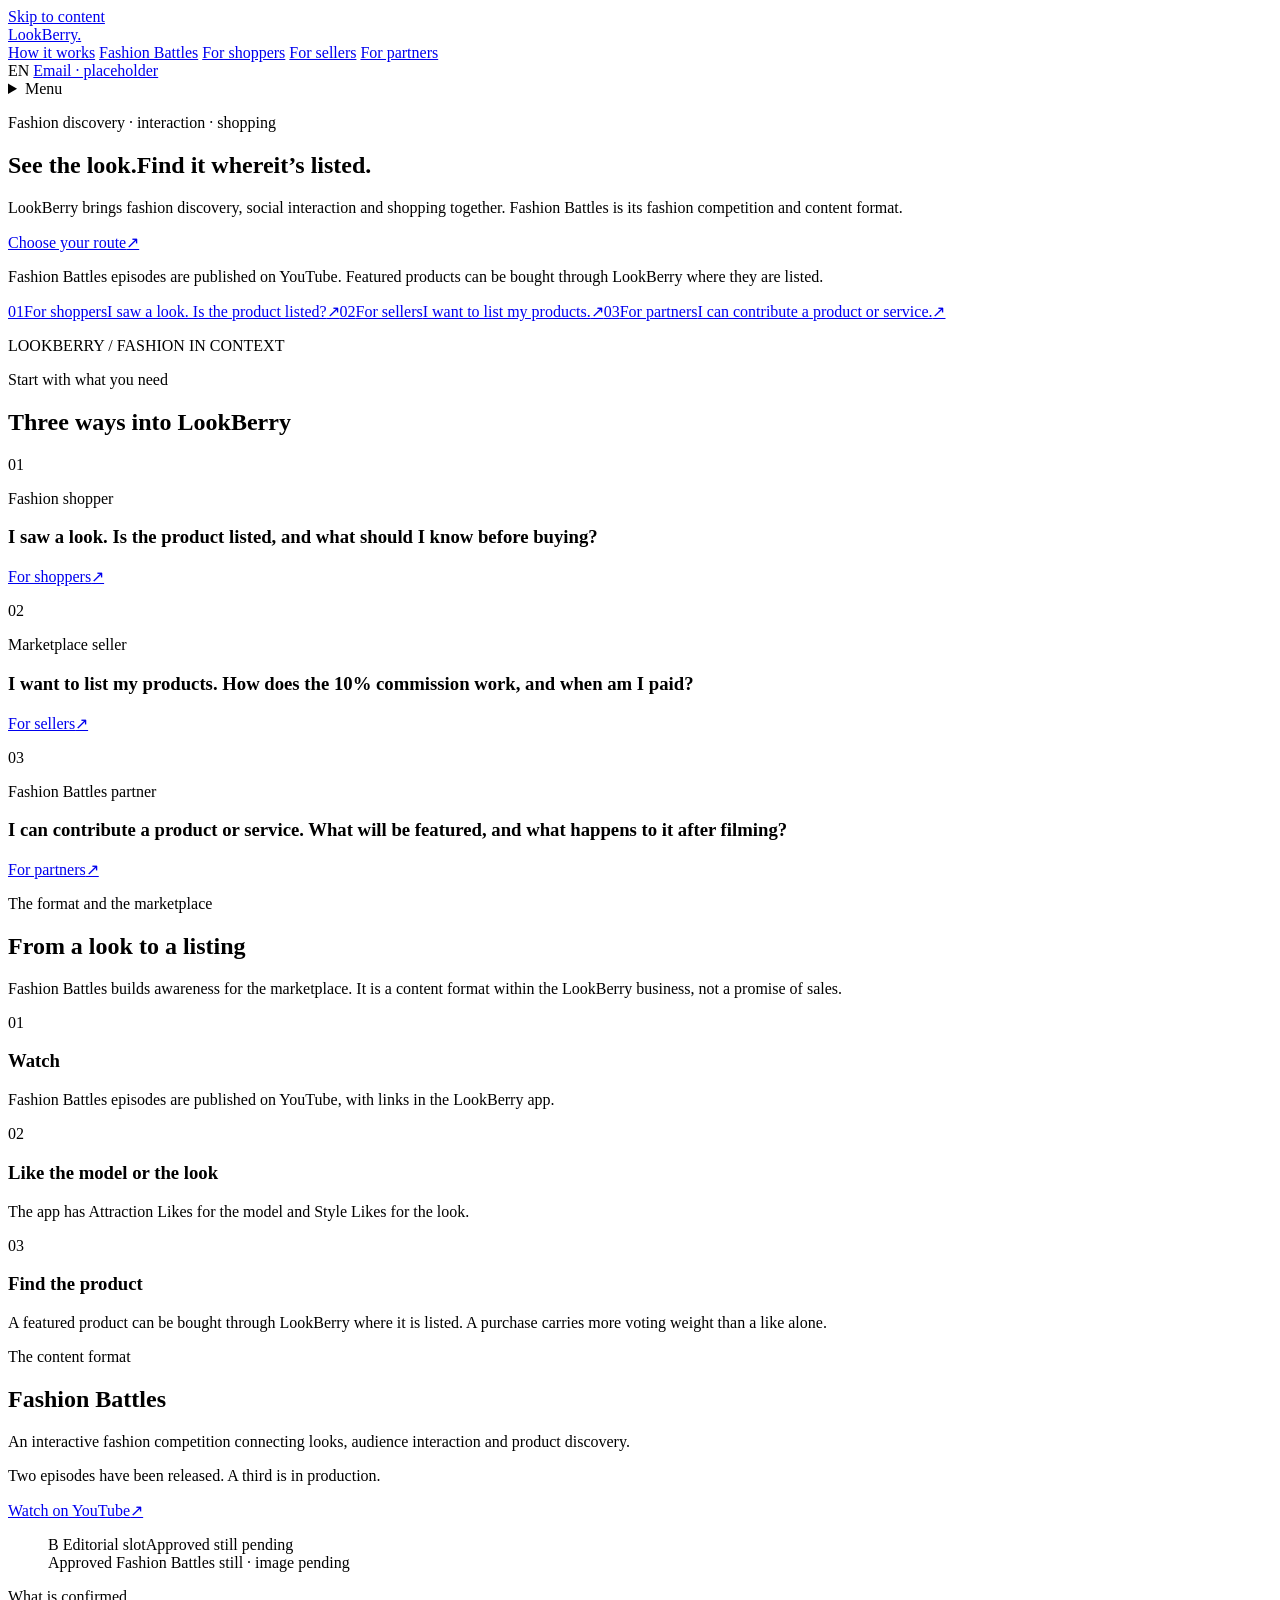
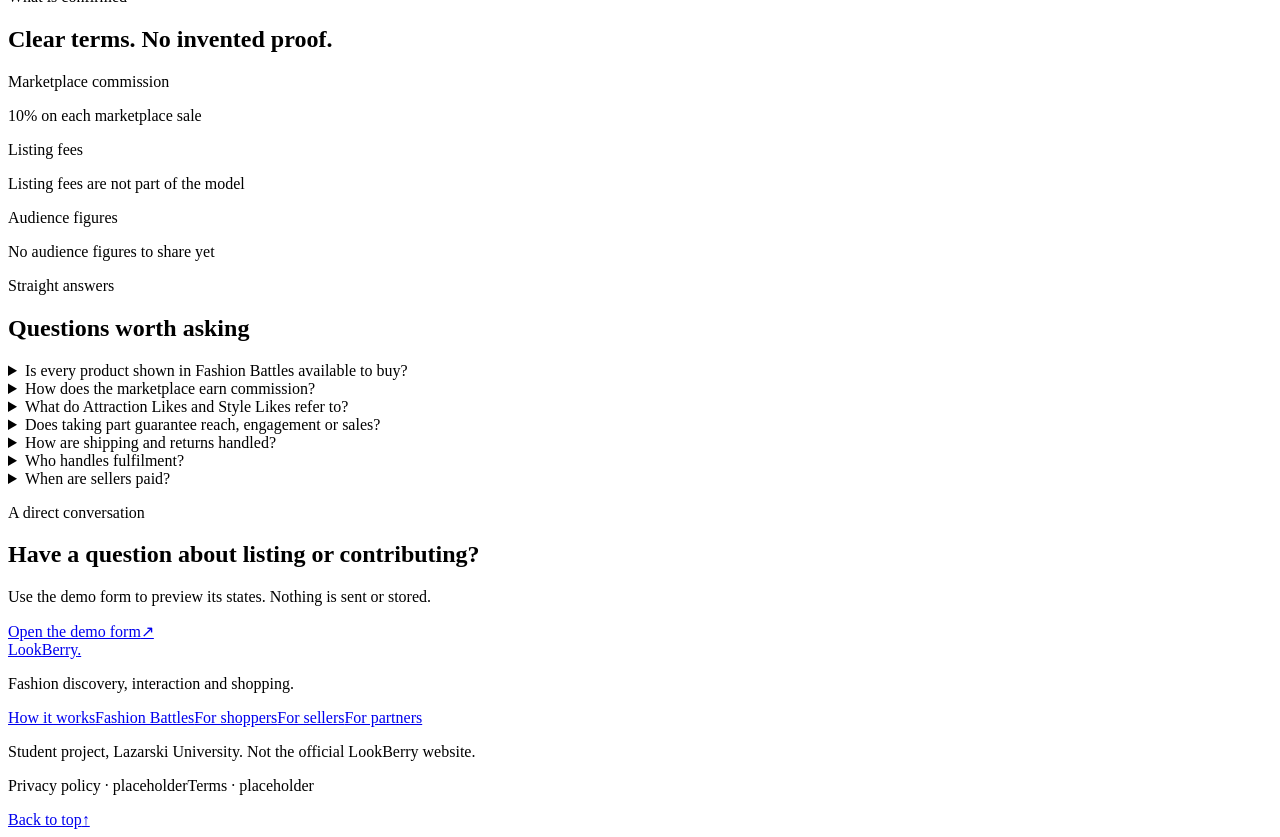
==== docs/index.html @ 24bbde47 "Keep homepage hero headline static" ====
<!doctype html>
<html lang="en" dir="ltr">
<head>
  <meta charset="utf-8">
  <meta name="viewport" content="width=device-width, initial-scale=1">
  <meta name="robots" content="noindex, nofollow">
  <title>LookBerry — fashion discovered, considered and found</title>
  <meta name="description" content="A student project introducing LookBerry’s fashion marketplace and Fashion Battles, with clear paths for shoppers, sellers and partners.">
  <link rel="canonical" href="https://hugh0603.github.io/lookberry-website/">
  <link rel="icon" type="image/svg+xml" href="https://hugh0603.github.io/lookberry-website/assets/favicon.svg">
  <link rel="stylesheet" href="https://hugh0603.github.io/lookberry-website/assets/css/site.css">
</head>
<body id="top" class="page-home">
<a class="skip-link" href="#main">Skip to content</a>
<header class="site-header">
  <div class="header-inner">
    <a class="wordmark" href="https://hugh0603.github.io/lookberry-website/" aria-label="LookBerry home">LookBerry<span class="wordmark-dot" aria-hidden="true">.</span></a>
    <nav class="desktop-nav" aria-label="Primary navigation"><a href="https://hugh0603.github.io/lookberry-website/#how-it-works" aria-current="page">How it works</a>
<a href="https://hugh0603.github.io/lookberry-website/fashion-battles/">Fashion Battles</a>
<a href="https://hugh0603.github.io/lookberry-website/for-shoppers/">For shoppers</a>
<a href="https://hugh0603.github.io/lookberry-website/for-sellers/">For sellers</a>
<a href="https://hugh0603.github.io/lookberry-website/for-partners/">For partners</a></nav>
    <div class="header-tools">
      <span class="language-current" lang="en" aria-label="Current language: English">EN</span>
      <a class="header-email" href="mailto:lookberry-contact@example.invalid" title="Placeholder email · replace before launch">Email · placeholder</a>
      <details class="mobile-menu">
        <summary aria-label="Open navigation">Menu</summary>
        <nav aria-label="Menu"><a href="https://hugh0603.github.io/lookberry-website/#how-it-works" aria-current="page">How it works</a>
<a href="https://hugh0603.github.io/lookberry-website/fashion-battles/">Fashion Battles</a>
<a href="https://hugh0603.github.io/lookberry-website/for-shoppers/">For shoppers</a>
<a href="https://hugh0603.github.io/lookberry-website/for-sellers/">For sellers</a>
<a href="https://hugh0603.github.io/lookberry-website/for-partners/">For partners</a></nav>
      </details>
    </div>
  </div>
</header>
<main id="main" class="page-main home-page">
<section class="hero hero-home" aria-labelledby="home-title">
  <div class="hero-copy">
    <p class="eyebrow">Fashion discovery · interaction · shopping</p>
    <h1 id="home-title" aria-label="See the look. Find it where it’s listed."><span class="hero-title-line">See the look.</span><span class="hero-title-line">Find it where</span><span class="hero-title-line">it’s listed.</span></h1>
    <p class="hero-deck" data-hero-reveal="1">LookBerry brings fashion discovery, social interaction and shopping together. Fashion Battles is its fashion competition and content format.</p>
    <div data-hero-reveal="2"><a class="button" href="https://hugh0603.github.io/lookberry-website/#choose-path">Choose your route<span aria-hidden="true">↗</span></a></div>
    <p class="hero-note" data-hero-reveal="2">Fashion Battles episodes are published on YouTube. Featured products can be bought through LookBerry where they are listed.</p>
  </div>
  <nav class="hero-route-index" aria-label="Choose a route by what brings you here" data-hero-reveal="3">
    <a class="hero-route" href="https://hugh0603.github.io/lookberry-website/for-shoppers/"><span class="hero-route-number">01</span><span class="hero-route-copy"><span class="hero-route-label">For shoppers</span><span class="hero-route-question">I saw a look. Is the product listed?</span></span><span class="hero-route-arrow" aria-hidden="true">↗</span></a><a class="hero-route" href="https://hugh0603.github.io/lookberry-website/for-sellers/"><span class="hero-route-number">02</span><span class="hero-route-copy"><span class="hero-route-label">For sellers</span><span class="hero-route-question">I want to list my products.</span></span><span class="hero-route-arrow" aria-hidden="true">↗</span></a><a class="hero-route" href="https://hugh0603.github.io/lookberry-website/for-partners/"><span class="hero-route-number">03</span><span class="hero-route-copy"><span class="hero-route-label">For partners</span><span class="hero-route-question">I can contribute a product or service.</span></span><span class="hero-route-arrow" aria-hidden="true">↗</span></a>
  </nav>
  <p class="hero-folio" aria-hidden="true">LOOKBERRY / FASHION IN CONTEXT</p>
</section>
<section id="choose-path" class="section section-paths" aria-labelledby="paths-title">
  <div class="section-heading" data-reveal><p class="eyebrow">Start with what you need</p><h2 id="paths-title">Three ways into LookBerry</h2></div>
  <div class="path-grid"><article class="path-panel path-panel-01" data-reveal>
    <p class="path-number">01</p>
    <p class="eyebrow">Fashion shopper</p>
    <h3>I saw a look. Is the product listed, and what should I know before buying?</h3>
    <a class="text-link" href="https://hugh0603.github.io/lookberry-website/for-shoppers/">For shoppers<span aria-hidden="true">↗</span></a>
  </article><article class="path-panel path-panel-02" data-reveal>
    <p class="path-number">02</p>
    <p class="eyebrow">Marketplace seller</p>
    <h3>I want to list my products. How does the 10% commission work, and when am I paid?</h3>
    <a class="text-link" href="https://hugh0603.github.io/lookberry-website/for-sellers/">For sellers<span aria-hidden="true">↗</span></a>
  </article><article class="path-panel path-panel-03" data-reveal>
    <p class="path-number">03</p>
    <p class="eyebrow">Fashion Battles partner</p>
    <h3>I can contribute a product or service. What will be featured, and what happens to it after filming?</h3>
    <a class="text-link" href="https://hugh0603.github.io/lookberry-website/for-partners/">For partners<span aria-hidden="true">↗</span></a>
  </article></div>
</section>
<section id="how-it-works" class="section section-how" aria-labelledby="how-title">
  <div class="section-heading" data-reveal><p class="eyebrow">The format and the marketplace</p><h2 id="how-title">From a look to a listing</h2><p class="section-intro">Fashion Battles builds awareness for the marketplace. It is a content format within the LookBerry business, not a promise of sales.</p></div>
  <div class="step-list"><article class="step-row">
    <span class="step-number">01</span>
    <h3>Watch</h3>
    <p>Fashion Battles episodes are published on YouTube, with links in the LookBerry app.</p>
  </article><article class="step-row">
    <span class="step-number">02</span>
    <h3>Like the model or the look</h3>
    <p>The app has Attraction Likes for the model and Style Likes for the look.</p>
  </article><article class="step-row">
    <span class="step-number">03</span>
    <h3>Find the product</h3>
    <p>A featured product can be bought through LookBerry where it is listed. A purchase carries more voting weight than a like alone.</p>
  </article></div>
</section>
<section class="section section-battles" aria-labelledby="battle-title">
  <div class="battle-copy">
    <p class="eyebrow">The content format</p>
    <h2 id="battle-title">Fashion Battles</h2>
    <p class="section-intro">An interactive fashion competition connecting looks, audience interaction and product discovery.</p>
    <p class="status-line">Two episodes have been released. A third is in production.</p>
    <a class="text-link text-link-strong" href="https://www.youtube.com/@lookberry.dubai">Watch on YouTube<span aria-hidden="true">↗</span></a>
  </div>
  <figure class="media-frame battle-image" style="--frame-ratio:16 / 9;--object-position:50% 50%"><div class="placeholder-art" role="img" aria-label="Fashion Battles episode still, reserved for an approved production image." data-shot-note="Approved still from a released episode; keep faces and outfits inside the crop; do not add vote counts or graphic claims.">
        <span class="placeholder-index" aria-hidden="true">B</span>
        <span class="placeholder-rule" aria-hidden="true"></span>
        <span class="placeholder-meta"><span class="placeholder-caption">Editorial slot</span><span class="placeholder-status">Approved still pending</span></span>
      </div><figcaption>Approved Fashion Battles still · image pending</figcaption></figure>
</section>
<section id="proof" class="section section-proof" aria-labelledby="proof-title">
  <div class="section-heading" data-reveal><p class="eyebrow">What is confirmed</p><h2 id="proof-title">Clear terms. No invented proof.</h2></div>
  <div class="proof-grid"><div class="proof-item" data-reveal><p class="eyebrow">Marketplace commission</p><p>10% on each marketplace sale</p></div><div class="proof-item" data-reveal><p class="eyebrow">Listing fees</p><p>Listing fees are not part of the model</p></div><div class="proof-item" data-reveal><p class="eyebrow">Audience figures</p><p>No audience figures to share yet</p></div></div>
</section>
<section id="faq" class="section section-faq" aria-labelledby="faq-title">
  <div class="section-heading" data-reveal><p class="eyebrow">Straight answers</p><h2 id="faq-title">Questions worth asking</h2></div>
  <div class="faq-list"><details class="faq-item"><summary>Is every product shown in Fashion Battles available to buy?</summary><div class="faq-answer"><p>No. A featured product can be bought through LookBerry where it is listed. Not every product shown is necessarily available.</p></div></details><details class="faq-item"><summary>How does the marketplace earn commission?</summary><div class="faq-answer"><p>LookBerry earns a 10% commission on each marketplace sale. Listing fees are not part of the model.</p></div></details><details class="faq-item"><summary>What do Attraction Likes and Style Likes refer to?</summary><div class="faq-answer"><p>Attraction Likes are for the model; Style Likes are for the look. A purchase carries more voting weight than a like alone. The strategy does not confirm a weighting ratio.</p></div></details><details class="faq-item"><summary>Does taking part guarantee reach, engagement or sales?</summary><div class="faq-answer"><p>No. Participation guarantees no reach, engagement or sales.</p></div></details><details class="faq-item"><summary>How are shipping and returns handled?</summary><div class="faq-answer"><p><span class="term-placeholder">To be confirmed in the seller terms</span></p></div></details><details class="faq-item"><summary>Who handles fulfilment?</summary><div class="faq-answer"><p><span class="term-placeholder">To be confirmed in the seller terms</span></p></div></details><details class="faq-item"><summary>When are sellers paid?</summary><div class="faq-answer"><p><span class="term-placeholder">To be confirmed in the seller terms</span></p></div></details></div>
</section>
<section class="section section-contact-teaser" aria-labelledby="contact-teaser-title">
  <div>
    <p class="eyebrow">A direct conversation</p>
    <h2 id="contact-teaser-title">Have a question about listing or contributing?</h2>
    <p class="section-intro">Use the demo form to preview its states. Nothing is sent or stored.</p>
  </div>
  <a class="button" href="https://hugh0603.github.io/lookberry-website/contact/">Open the demo form<span aria-hidden="true">↗</span></a>
</section>
</main>
<footer class="site-footer">
  <div class="footer-main">
    <a class="footer-wordmark" href="https://hugh0603.github.io/lookberry-website/">LookBerry<span aria-hidden="true">.</span></a>
    <p>Fashion discovery, interaction and shopping.</p>
    <nav aria-label="Footer navigation"><a href="https://hugh0603.github.io/lookberry-website/#how-it-works">How it works</a><a href="https://hugh0603.github.io/lookberry-website/fashion-battles/">Fashion Battles</a><a href="https://hugh0603.github.io/lookberry-website/for-shoppers/">For shoppers</a><a href="https://hugh0603.github.io/lookberry-website/for-sellers/">For sellers</a><a href="https://hugh0603.github.io/lookberry-website/for-partners/">For partners</a></nav>
  </div>
  <div class="footer-meta">
    <p class="student-disclaimer">Student project, Lazarski University. Not the official LookBerry website.</p>
    <p class="legal-placeholders"><span>Privacy policy · placeholder</span><span>Terms · placeholder</span></p>
    <a class="back-to-top" href="#top">Back to top<span aria-hidden="true">↑</span></a>
  </div>
</footer>
<script src="https://hugh0603.github.io/lookberry-website/assets/js/motion.js" defer></script>
</body>
</html>
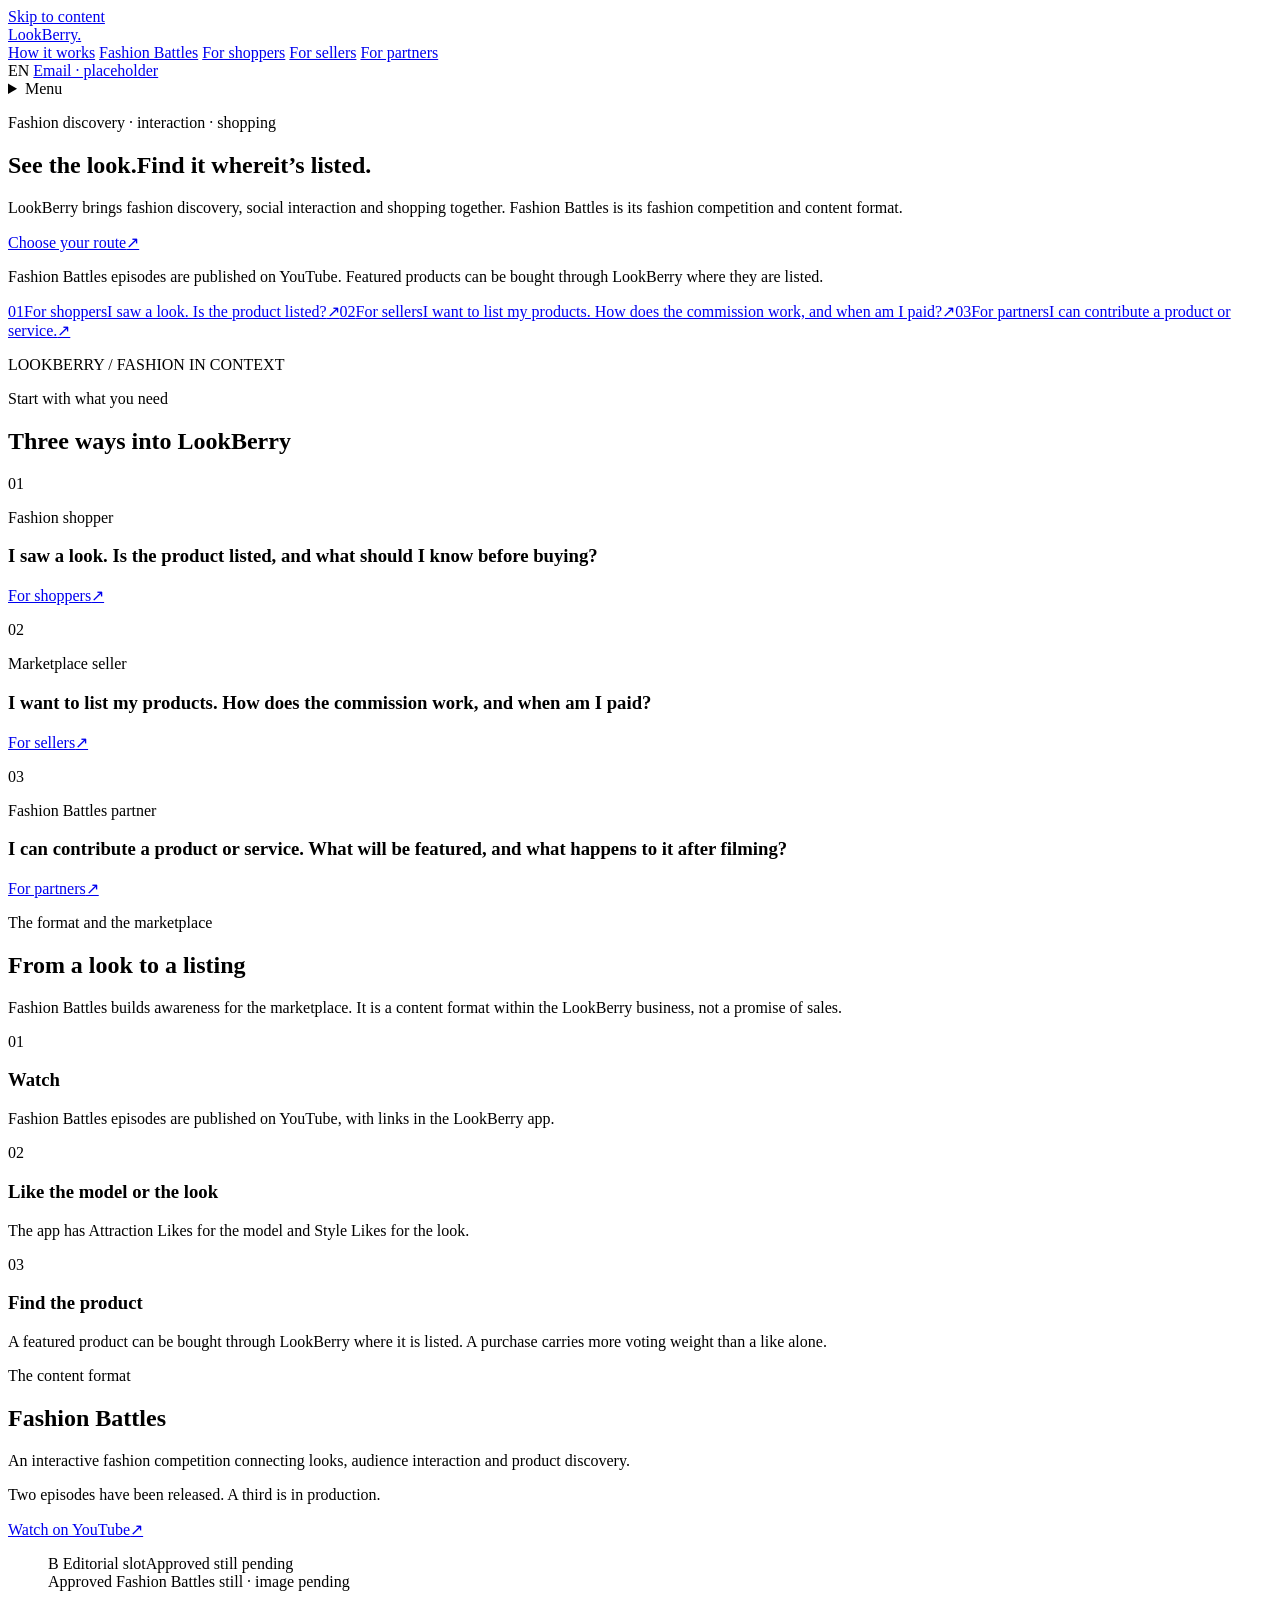
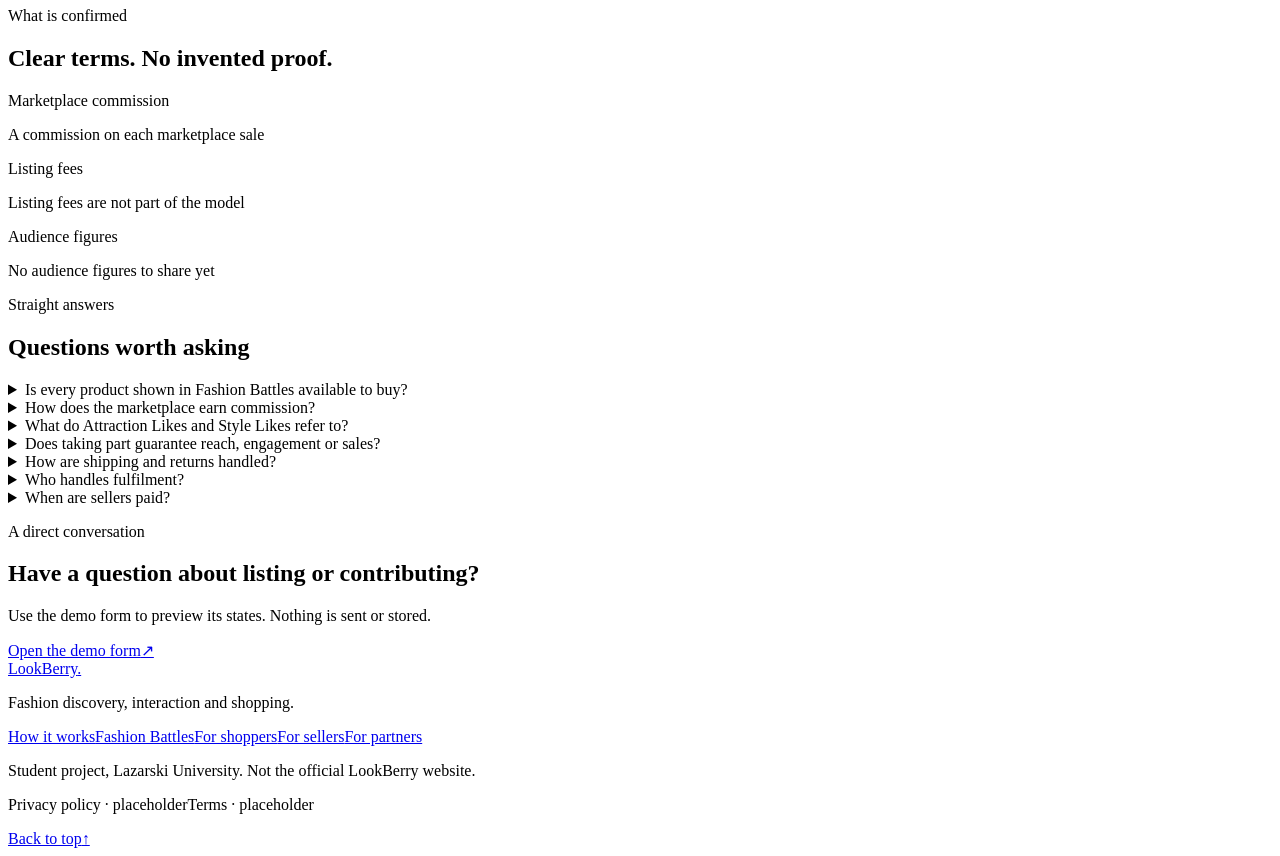
==== commit f2573246: "Hide commission rate across site copy" ====
--- a/docs/index.html
+++ b/docs/index.html
@@ -39,12 +39,12 @@
   <div class="hero-copy">
     <p class="eyebrow">Fashion discovery · interaction · shopping</p>
     <h1 id="home-title" aria-label="See the look. Find it where it’s listed."><span class="hero-title-line">See the look.</span><span class="hero-title-line">Find it where</span><span class="hero-title-line">it’s listed.</span></h1>
-    <p class="hero-deck" data-hero-reveal="1">LookBerry brings fashion discovery, social interaction and shopping together. Fashion Battles is its fashion competition and content format.</p>
-    <div data-hero-reveal="2"><a class="button" href="https://hugh0603.github.io/lookberry-website/#choose-path">Choose your route<span aria-hidden="true">↗</span></a></div>
-    <p class="hero-note" data-hero-reveal="2">Fashion Battles episodes are published on YouTube. Featured products can be bought through LookBerry where they are listed.</p>
+    <p class="hero-deck">LookBerry brings fashion discovery, social interaction and shopping together. Fashion Battles is its fashion competition and content format.</p>
+    <a class="button" href="https://hugh0603.github.io/lookberry-website/#choose-path">Choose your route<span aria-hidden="true">↗</span></a>
+    <p class="hero-note">Fashion Battles episodes are published on YouTube. Featured products can be bought through LookBerry where they are listed.</p>
   </div>
-  <nav class="hero-route-index" aria-label="Choose a route by what brings you here" data-hero-reveal="3">
-    <a class="hero-route" href="https://hugh0603.github.io/lookberry-website/for-shoppers/"><span class="hero-route-number">01</span><span class="hero-route-copy"><span class="hero-route-label">For shoppers</span><span class="hero-route-question">I saw a look. Is the product listed?</span></span><span class="hero-route-arrow" aria-hidden="true">↗</span></a><a class="hero-route" href="https://hugh0603.github.io/lookberry-website/for-sellers/"><span class="hero-route-number">02</span><span class="hero-route-copy"><span class="hero-route-label">For sellers</span><span class="hero-route-question">I want to list my products.</span></span><span class="hero-route-arrow" aria-hidden="true">↗</span></a><a class="hero-route" href="https://hugh0603.github.io/lookberry-website/for-partners/"><span class="hero-route-number">03</span><span class="hero-route-copy"><span class="hero-route-label">For partners</span><span class="hero-route-question">I can contribute a product or service.</span></span><span class="hero-route-arrow" aria-hidden="true">↗</span></a>
+  <nav class="hero-route-index" aria-label="Choose a route by what brings you here">
+    <a class="hero-route" href="https://hugh0603.github.io/lookberry-website/for-shoppers/"><span class="hero-route-number">01</span><span class="hero-route-copy"><span class="hero-route-label">For shoppers</span><span class="hero-route-question">I saw a look. Is the product listed?</span></span><span class="hero-route-arrow" aria-hidden="true">↗</span></a><a class="hero-route" href="https://hugh0603.github.io/lookberry-website/for-sellers/"><span class="hero-route-number">02</span><span class="hero-route-copy"><span class="hero-route-label">For sellers</span><span class="hero-route-question">I want to list my products. How does the commission work, and when am I paid?</span></span><span class="hero-route-arrow" aria-hidden="true">↗</span></a><a class="hero-route" href="https://hugh0603.github.io/lookberry-website/for-partners/"><span class="hero-route-number">03</span><span class="hero-route-copy"><span class="hero-route-label">For partners</span><span class="hero-route-question">I can contribute a product or service.</span></span><span class="hero-route-arrow" aria-hidden="true">↗</span></a>
   </nav>
   <p class="hero-folio" aria-hidden="true">LOOKBERRY / FASHION IN CONTEXT</p>
 </section>
@@ -58,7 +58,7 @@
   </article><article class="path-panel path-panel-02" data-reveal>
     <p class="path-number">02</p>
     <p class="eyebrow">Marketplace seller</p>
-    <h3>I want to list my products. How does the 10% commission work, and when am I paid?</h3>
+    <h3>I want to list my products. How does the commission work, and when am I paid?</h3>
     <a class="text-link" href="https://hugh0603.github.io/lookberry-website/for-sellers/">For sellers<span aria-hidden="true">↗</span></a>
   </article><article class="path-panel path-panel-03" data-reveal>
     <p class="path-number">03</p>
@@ -99,11 +99,11 @@
 </section>
 <section id="proof" class="section section-proof" aria-labelledby="proof-title">
   <div class="section-heading" data-reveal><p class="eyebrow">What is confirmed</p><h2 id="proof-title">Clear terms. No invented proof.</h2></div>
-  <div class="proof-grid"><div class="proof-item" data-reveal><p class="eyebrow">Marketplace commission</p><p>10% on each marketplace sale</p></div><div class="proof-item" data-reveal><p class="eyebrow">Listing fees</p><p>Listing fees are not part of the model</p></div><div class="proof-item" data-reveal><p class="eyebrow">Audience figures</p><p>No audience figures to share yet</p></div></div>
+  <div class="proof-grid"><div class="proof-item" data-reveal><p class="eyebrow">Marketplace commission</p><p>A commission on each marketplace sale</p></div><div class="proof-item" data-reveal><p class="eyebrow">Listing fees</p><p>Listing fees are not part of the model</p></div><div class="proof-item" data-reveal><p class="eyebrow">Audience figures</p><p>No audience figures to share yet</p></div></div>
 </section>
 <section id="faq" class="section section-faq" aria-labelledby="faq-title">
   <div class="section-heading" data-reveal><p class="eyebrow">Straight answers</p><h2 id="faq-title">Questions worth asking</h2></div>
-  <div class="faq-list"><details class="faq-item"><summary>Is every product shown in Fashion Battles available to buy?</summary><div class="faq-answer"><p>No. A featured product can be bought through LookBerry where it is listed. Not every product shown is necessarily available.</p></div></details><details class="faq-item"><summary>How does the marketplace earn commission?</summary><div class="faq-answer"><p>LookBerry earns a 10% commission on each marketplace sale. Listing fees are not part of the model.</p></div></details><details class="faq-item"><summary>What do Attraction Likes and Style Likes refer to?</summary><div class="faq-answer"><p>Attraction Likes are for the model; Style Likes are for the look. A purchase carries more voting weight than a like alone. The strategy does not confirm a weighting ratio.</p></div></details><details class="faq-item"><summary>Does taking part guarantee reach, engagement or sales?</summary><div class="faq-answer"><p>No. Participation guarantees no reach, engagement or sales.</p></div></details><details class="faq-item"><summary>How are shipping and returns handled?</summary><div class="faq-answer"><p><span class="term-placeholder">To be confirmed in the seller terms</span></p></div></details><details class="faq-item"><summary>Who handles fulfilment?</summary><div class="faq-answer"><p><span class="term-placeholder">To be confirmed in the seller terms</span></p></div></details><details class="faq-item"><summary>When are sellers paid?</summary><div class="faq-answer"><p><span class="term-placeholder">To be confirmed in the seller terms</span></p></div></details></div>
+  <div class="faq-list"><details class="faq-item"><summary>Is every product shown in Fashion Battles available to buy?</summary><div class="faq-answer"><p>No. A featured product can be bought through LookBerry where it is listed. Not every product shown is necessarily available.</p></div></details><details class="faq-item"><summary>How does the marketplace earn commission?</summary><div class="faq-answer"><p>LookBerry earns a commission on marketplace sales. The rate and how it is calculated are set out in the seller terms.</p></div></details><details class="faq-item"><summary>What do Attraction Likes and Style Likes refer to?</summary><div class="faq-answer"><p>Attraction Likes are for the model; Style Likes are for the look. A purchase carries more voting weight than a like alone. The strategy does not confirm a weighting ratio.</p></div></details><details class="faq-item"><summary>Does taking part guarantee reach, engagement or sales?</summary><div class="faq-answer"><p>No. Participation guarantees no reach, engagement or sales.</p></div></details><details class="faq-item"><summary>How are shipping and returns handled?</summary><div class="faq-answer"><p><span class="term-placeholder">To be confirmed in the seller terms</span></p></div></details><details class="faq-item"><summary>Who handles fulfilment?</summary><div class="faq-answer"><p><span class="term-placeholder">To be confirmed in the seller terms</span></p></div></details><details class="faq-item"><summary>When are sellers paid?</summary><div class="faq-answer"><p><span class="term-placeholder">To be confirmed in the seller terms</span></p></div></details></div>
 </section>
 <section class="section section-contact-teaser" aria-labelledby="contact-teaser-title">
   <div>
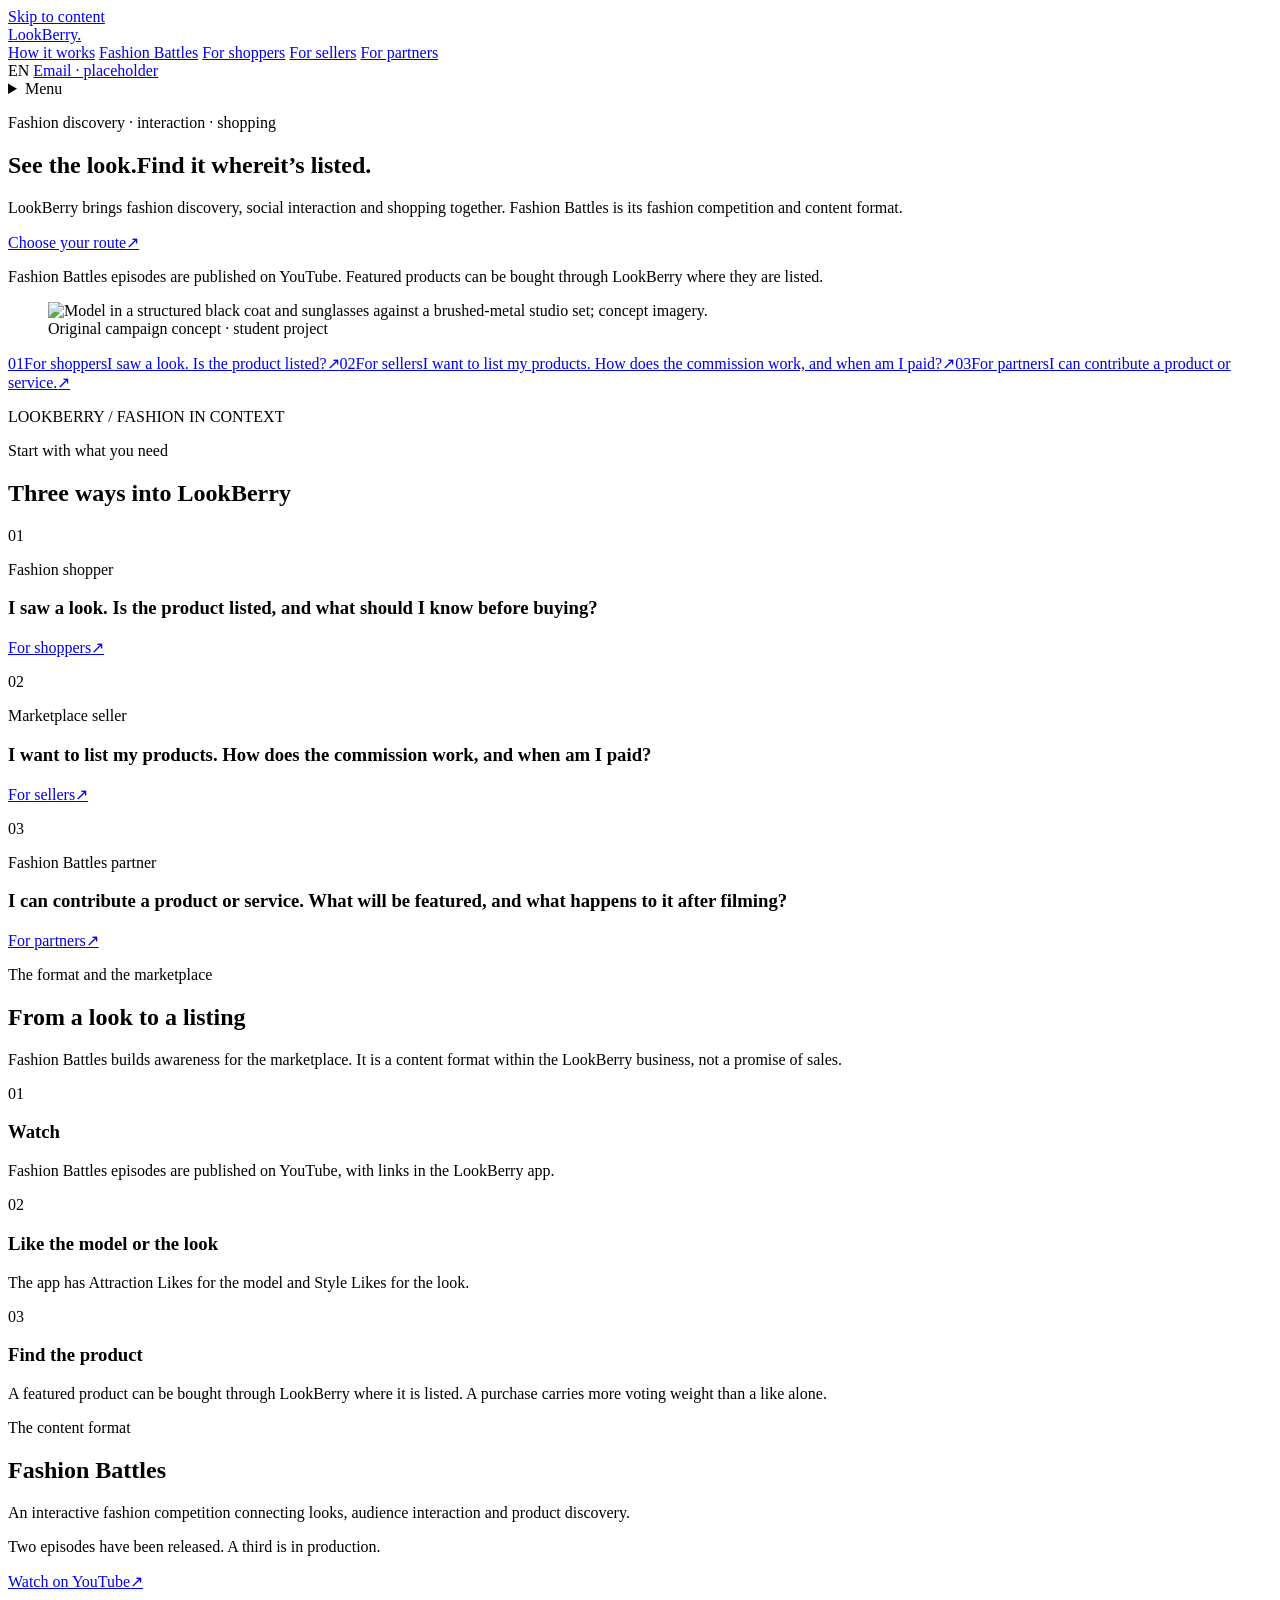
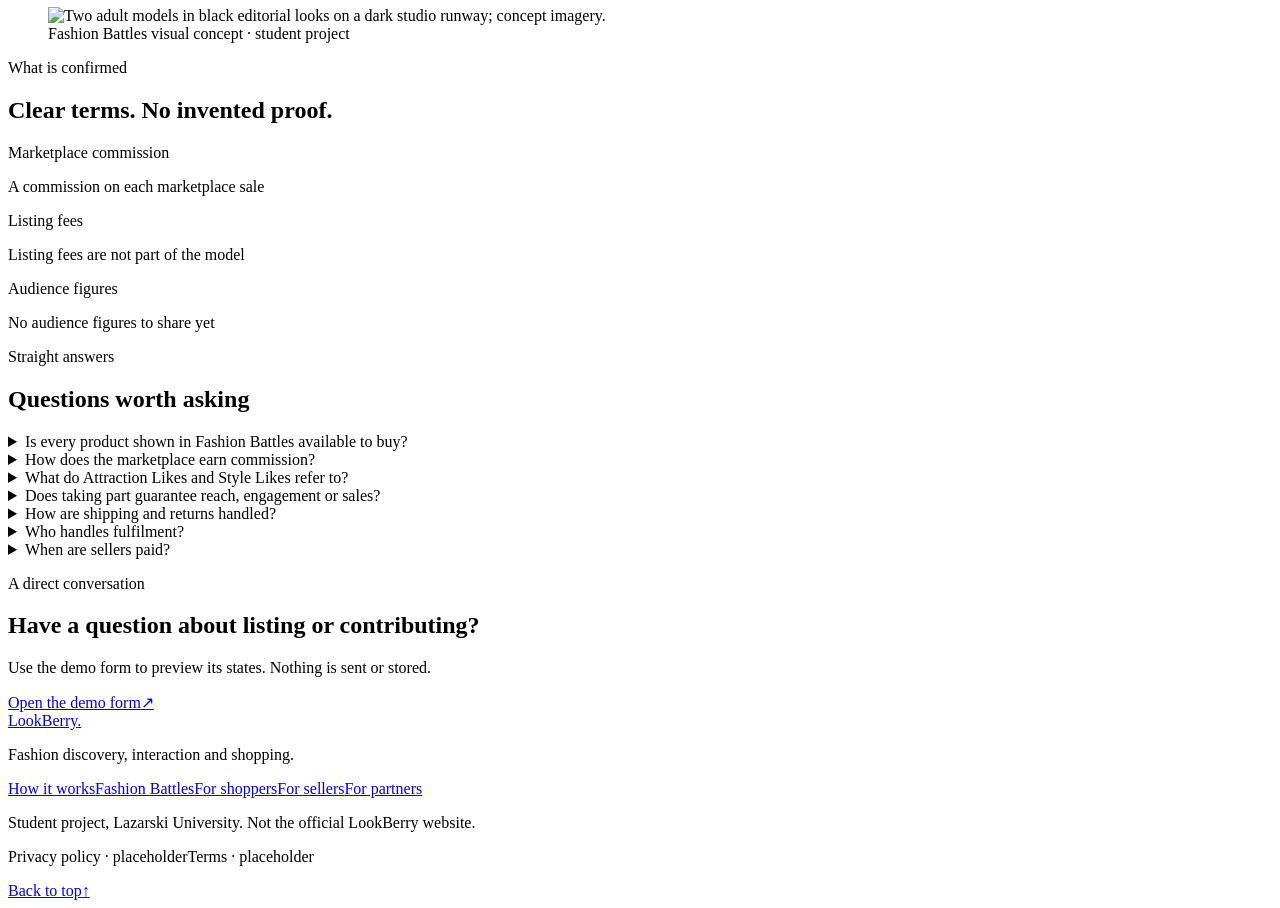
==== commit b08a8d56: "Apply monochrome luxury editorial art direction" ====
--- a/docs/index.html
+++ b/docs/index.html
@@ -43,6 +43,7 @@
     <a class="button" href="https://hugh0603.github.io/lookberry-website/#choose-path">Choose your route<span aria-hidden="true">↗</span></a>
     <p class="hero-note">Fashion Battles episodes are published on YouTube. Featured products can be bought through LookBerry where they are listed.</p>
   </div>
+  <figure class="media-frame hero-media" style="--frame-ratio:4 / 5;--object-position:72% 50%"><img src="https://hugh0603.github.io/lookberry-website/assets/images/home-campaign.jpg" alt="Model in a structured black coat and sunglasses against a brushed-metal studio set; concept imagery." width="800" height="1000" style="object-position:72% 50%" fetchpriority="high" decoding="async"><figcaption>Original campaign concept · student project</figcaption></figure>
   <nav class="hero-route-index" aria-label="Choose a route by what brings you here">
     <a class="hero-route" href="https://hugh0603.github.io/lookberry-website/for-shoppers/"><span class="hero-route-number">01</span><span class="hero-route-copy"><span class="hero-route-label">For shoppers</span><span class="hero-route-question">I saw a look. Is the product listed?</span></span><span class="hero-route-arrow" aria-hidden="true">↗</span></a><a class="hero-route" href="https://hugh0603.github.io/lookberry-website/for-sellers/"><span class="hero-route-number">02</span><span class="hero-route-copy"><span class="hero-route-label">For sellers</span><span class="hero-route-question">I want to list my products. How does the commission work, and when am I paid?</span></span><span class="hero-route-arrow" aria-hidden="true">↗</span></a><a class="hero-route" href="https://hugh0603.github.io/lookberry-website/for-partners/"><span class="hero-route-number">03</span><span class="hero-route-copy"><span class="hero-route-label">For partners</span><span class="hero-route-question">I can contribute a product or service.</span></span><span class="hero-route-arrow" aria-hidden="true">↗</span></a>
   </nav>
@@ -91,11 +92,7 @@
     <p class="status-line">Two episodes have been released. A third is in production.</p>
     <a class="text-link text-link-strong" href="https://www.youtube.com/@lookberry.dubai">Watch on YouTube<span aria-hidden="true">↗</span></a>
   </div>
-  <figure class="media-frame battle-image" style="--frame-ratio:16 / 9;--object-position:50% 50%"><div class="placeholder-art" role="img" aria-label="Fashion Battles episode still, reserved for an approved production image." data-shot-note="Approved still from a released episode; keep faces and outfits inside the crop; do not add vote counts or graphic claims.">
-        <span class="placeholder-index" aria-hidden="true">B</span>
-        <span class="placeholder-rule" aria-hidden="true"></span>
-        <span class="placeholder-meta"><span class="placeholder-caption">Editorial slot</span><span class="placeholder-status">Approved still pending</span></span>
-      </div><figcaption>Approved Fashion Battles still · image pending</figcaption></figure>
+  <figure class="media-frame battle-image" style="--frame-ratio:16 / 9;--object-position:50% 50%"><img src="https://hugh0603.github.io/lookberry-website/assets/images/fashion-battles.jpg" alt="Two adult models in black editorial looks on a dark studio runway; concept imagery." width="3200" height="1800" style="object-position:50% 50%" loading="lazy" decoding="async"><figcaption>Fashion Battles visual concept · student project</figcaption></figure>
 </section>
 <section id="proof" class="section section-proof" aria-labelledby="proof-title">
   <div class="section-heading" data-reveal><p class="eyebrow">What is confirmed</p><h2 id="proof-title">Clear terms. No invented proof.</h2></div>
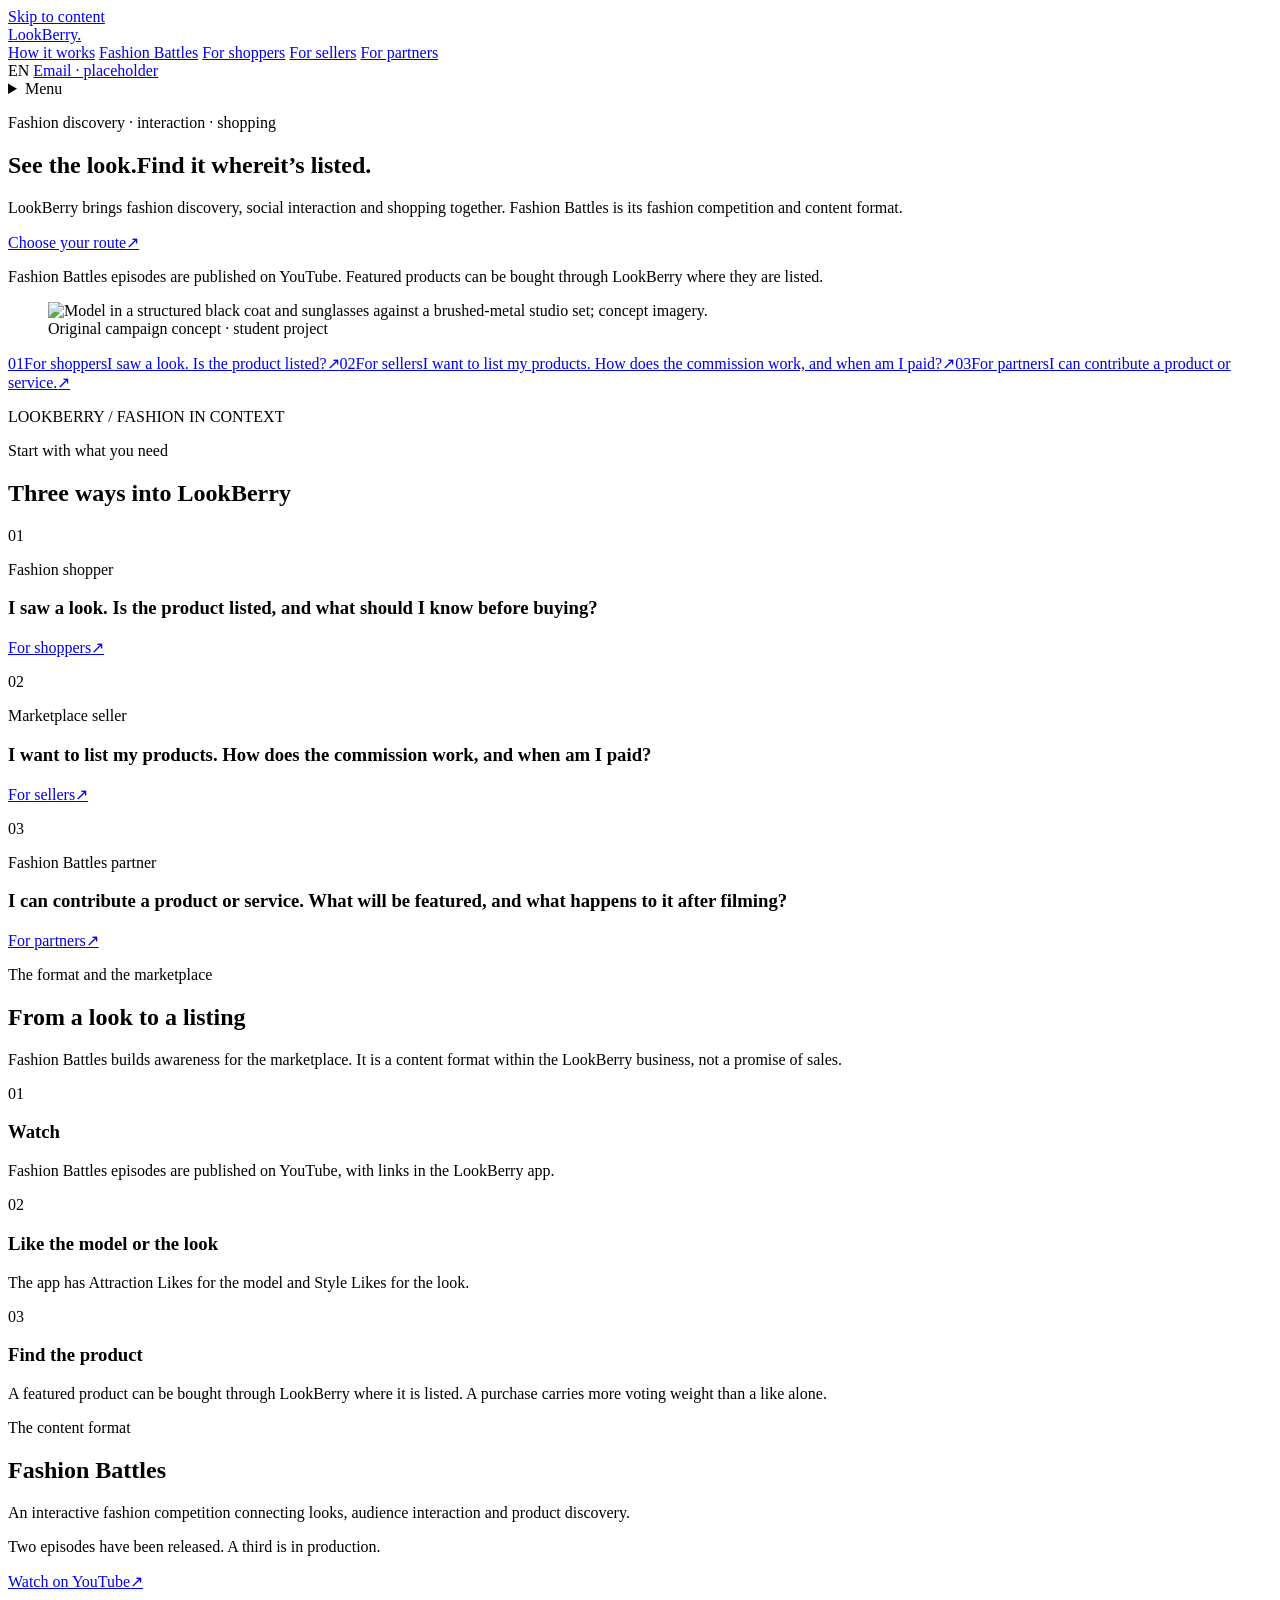
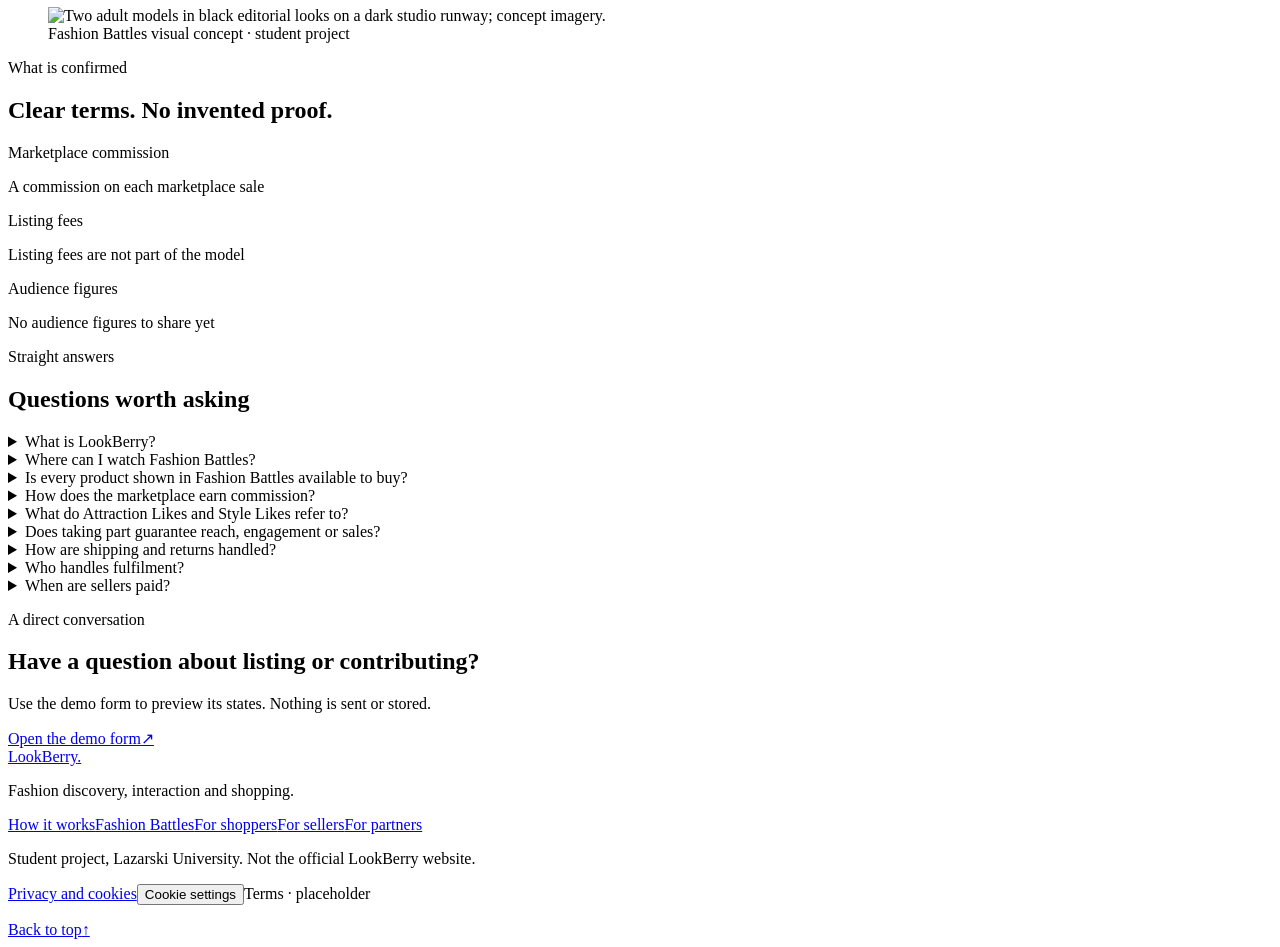
==== commit cf09479a: "Add privacy page, consent-gated Tag Manager with event tracking, structured data and Open Graph, dir" ====
--- a/docs/index.html
+++ b/docs/index.html
@@ -7,10 +7,19 @@
   <title>LookBerry — fashion discovered, considered and found</title>
   <meta name="description" content="A student project introducing LookBerry’s fashion marketplace and Fashion Battles, with clear paths for shoppers, sellers and partners.">
   <link rel="canonical" href="https://hugh0603.github.io/lookberry-website/">
+  <meta property="og:type" content="website">
+  <meta property="og:site_name" content="LookBerry student project">
+  <meta property="og:title" content="LookBerry — fashion discovered, considered and found">
+  <meta property="og:description" content="A student project introducing LookBerry’s fashion marketplace and Fashion Battles, with clear paths for shoppers, sellers and partners.">
+  <meta property="og:url" content="https://hugh0603.github.io/lookberry-website/">
+  <meta property="og:image" content="https://hugh0603.github.io/lookberry-website/assets/images/home-campaign.jpg">
+  <meta property="og:image:alt" content="Model in a structured black coat and sunglasses against a brushed-metal studio set; concept imagery.">
+  <meta name="twitter:card" content="summary_large_image">
+  <script type="application/ld+json">{"@context":"https://schema.org","@graph":[{"@type":"WebSite","name":"LookBerry student project","url":"https://hugh0603.github.io/lookberry-website/","inLanguage":"en","description":"A student project introducing LookBerry’s fashion marketplace and Fashion Battles, with clear paths for shoppers, sellers and partners."},{"@type":"FAQPage","mainEntity":[{"@type":"Question","name":"What is LookBerry?","acceptedAnswer":{"@type":"Answer","text":"LookBerry is a Dubai-based fashion resale and marketplace business operating through an app and website. Fashion Battles is its interactive fashion competition and content format."}},{"@type":"Question","name":"Where can I watch Fashion Battles?","acceptedAnswer":{"@type":"Answer","text":"Episodes are published on YouTube, with links in the LookBerry app. Two episodes have been released and a third is in production."}},{"@type":"Question","name":"Is every product shown in Fashion Battles available to buy?","acceptedAnswer":{"@type":"Answer","text":"No. A featured product can be bought through LookBerry where it is listed. Not every product shown is necessarily available."}},{"@type":"Question","name":"How does the marketplace earn commission?","acceptedAnswer":{"@type":"Answer","text":"LookBerry earns a commission on marketplace sales. The rate and how it is calculated are set out in the seller terms."}},{"@type":"Question","name":"What do Attraction Likes and Style Likes refer to?","acceptedAnswer":{"@type":"Answer","text":"Attraction Likes are for the model; Style Likes are for the look. A purchase carries more voting weight than a like alone. The strategy does not confirm a weighting ratio."}},{"@type":"Question","name":"Does taking part guarantee reach, engagement or sales?","acceptedAnswer":{"@type":"Answer","text":"No. Participation guarantees no reach, engagement or sales."}}]}]}</script>
   <link rel="icon" type="image/svg+xml" href="https://hugh0603.github.io/lookberry-website/assets/favicon.svg">
   <link rel="stylesheet" href="https://hugh0603.github.io/lookberry-website/assets/css/site.css">
 </head>
-<body id="top" class="page-home">
+<body id="top" class="page-home" data-gtm="GTM-5C78XVQS">
 <a class="skip-link" href="#main">Skip to content</a>
 <header class="site-header">
   <div class="header-inner">
@@ -100,7 +109,7 @@
 </section>
 <section id="faq" class="section section-faq" aria-labelledby="faq-title">
   <div class="section-heading" data-reveal><p class="eyebrow">Straight answers</p><h2 id="faq-title">Questions worth asking</h2></div>
-  <div class="faq-list"><details class="faq-item"><summary>Is every product shown in Fashion Battles available to buy?</summary><div class="faq-answer"><p>No. A featured product can be bought through LookBerry where it is listed. Not every product shown is necessarily available.</p></div></details><details class="faq-item"><summary>How does the marketplace earn commission?</summary><div class="faq-answer"><p>LookBerry earns a commission on marketplace sales. The rate and how it is calculated are set out in the seller terms.</p></div></details><details class="faq-item"><summary>What do Attraction Likes and Style Likes refer to?</summary><div class="faq-answer"><p>Attraction Likes are for the model; Style Likes are for the look. A purchase carries more voting weight than a like alone. The strategy does not confirm a weighting ratio.</p></div></details><details class="faq-item"><summary>Does taking part guarantee reach, engagement or sales?</summary><div class="faq-answer"><p>No. Participation guarantees no reach, engagement or sales.</p></div></details><details class="faq-item"><summary>How are shipping and returns handled?</summary><div class="faq-answer"><p><span class="term-placeholder">To be confirmed in the seller terms</span></p></div></details><details class="faq-item"><summary>Who handles fulfilment?</summary><div class="faq-answer"><p><span class="term-placeholder">To be confirmed in the seller terms</span></p></div></details><details class="faq-item"><summary>When are sellers paid?</summary><div class="faq-answer"><p><span class="term-placeholder">To be confirmed in the seller terms</span></p></div></details></div>
+  <div class="faq-list"><details class="faq-item"><summary>What is LookBerry?</summary><div class="faq-answer"><p>LookBerry is a Dubai-based fashion resale and marketplace business operating through an app and website. Fashion Battles is its interactive fashion competition and content format.</p></div></details><details class="faq-item"><summary>Where can I watch Fashion Battles?</summary><div class="faq-answer"><p>Episodes are published on YouTube, with links in the LookBerry app. Two episodes have been released and a third is in production.</p></div></details><details class="faq-item"><summary>Is every product shown in Fashion Battles available to buy?</summary><div class="faq-answer"><p>No. A featured product can be bought through LookBerry where it is listed. Not every product shown is necessarily available.</p></div></details><details class="faq-item"><summary>How does the marketplace earn commission?</summary><div class="faq-answer"><p>LookBerry earns a commission on marketplace sales. The rate and how it is calculated are set out in the seller terms.</p></div></details><details class="faq-item"><summary>What do Attraction Likes and Style Likes refer to?</summary><div class="faq-answer"><p>Attraction Likes are for the model; Style Likes are for the look. A purchase carries more voting weight than a like alone. The strategy does not confirm a weighting ratio.</p></div></details><details class="faq-item"><summary>Does taking part guarantee reach, engagement or sales?</summary><div class="faq-answer"><p>No. Participation guarantees no reach, engagement or sales.</p></div></details><details class="faq-item"><summary>How are shipping and returns handled?</summary><div class="faq-answer"><p><span class="term-placeholder">To be confirmed in the seller terms</span></p></div></details><details class="faq-item"><summary>Who handles fulfilment?</summary><div class="faq-answer"><p><span class="term-placeholder">To be confirmed in the seller terms</span></p></div></details><details class="faq-item"><summary>When are sellers paid?</summary><div class="faq-answer"><p><span class="term-placeholder">To be confirmed in the seller terms</span></p></div></details></div>
 </section>
 <section class="section section-contact-teaser" aria-labelledby="contact-teaser-title">
   <div>
@@ -119,10 +128,21 @@
   </div>
   <div class="footer-meta">
     <p class="student-disclaimer">Student project, Lazarski University. Not the official LookBerry website.</p>
-    <p class="legal-placeholders"><span>Privacy policy · placeholder</span><span>Terms · placeholder</span></p>
+    <p class="legal-placeholders"><a href="https://hugh0603.github.io/lookberry-website/privacy/">Privacy and cookies</a><button type="button" class="link-button" data-consent-open>Cookie settings</button><span>Terms · placeholder</span></p>
     <a class="back-to-top" href="#top">Back to top<span aria-hidden="true">↑</span></a>
   </div>
 </footer>
+<div class="consent-banner" data-consent-banner role="region" aria-label="Cookie choice" hidden>
+  <div class="consent-copy">
+    <p class="consent-title">Measurement cookies</p>
+    <p>We would like to measure how this student-project site is used, with Google Tag Manager and Google Analytics. These tools set cookies only if you accept. The site works the same if you decline. <a href="https://hugh0603.github.io/lookberry-website/privacy/">Read how it works</a></p>
+  </div>
+  <div class="consent-actions">
+    <button type="button" class="button" data-consent="denied">Decline</button>
+    <button type="button" class="button button-primary" data-consent="granted">Accept measurement</button>
+  </div>
+</div>
 <script src="https://hugh0603.github.io/lookberry-website/assets/js/motion.js" defer></script>
+  <script src="https://hugh0603.github.io/lookberry-website/assets/js/consent.js" defer></script>
 </body>
 </html>
